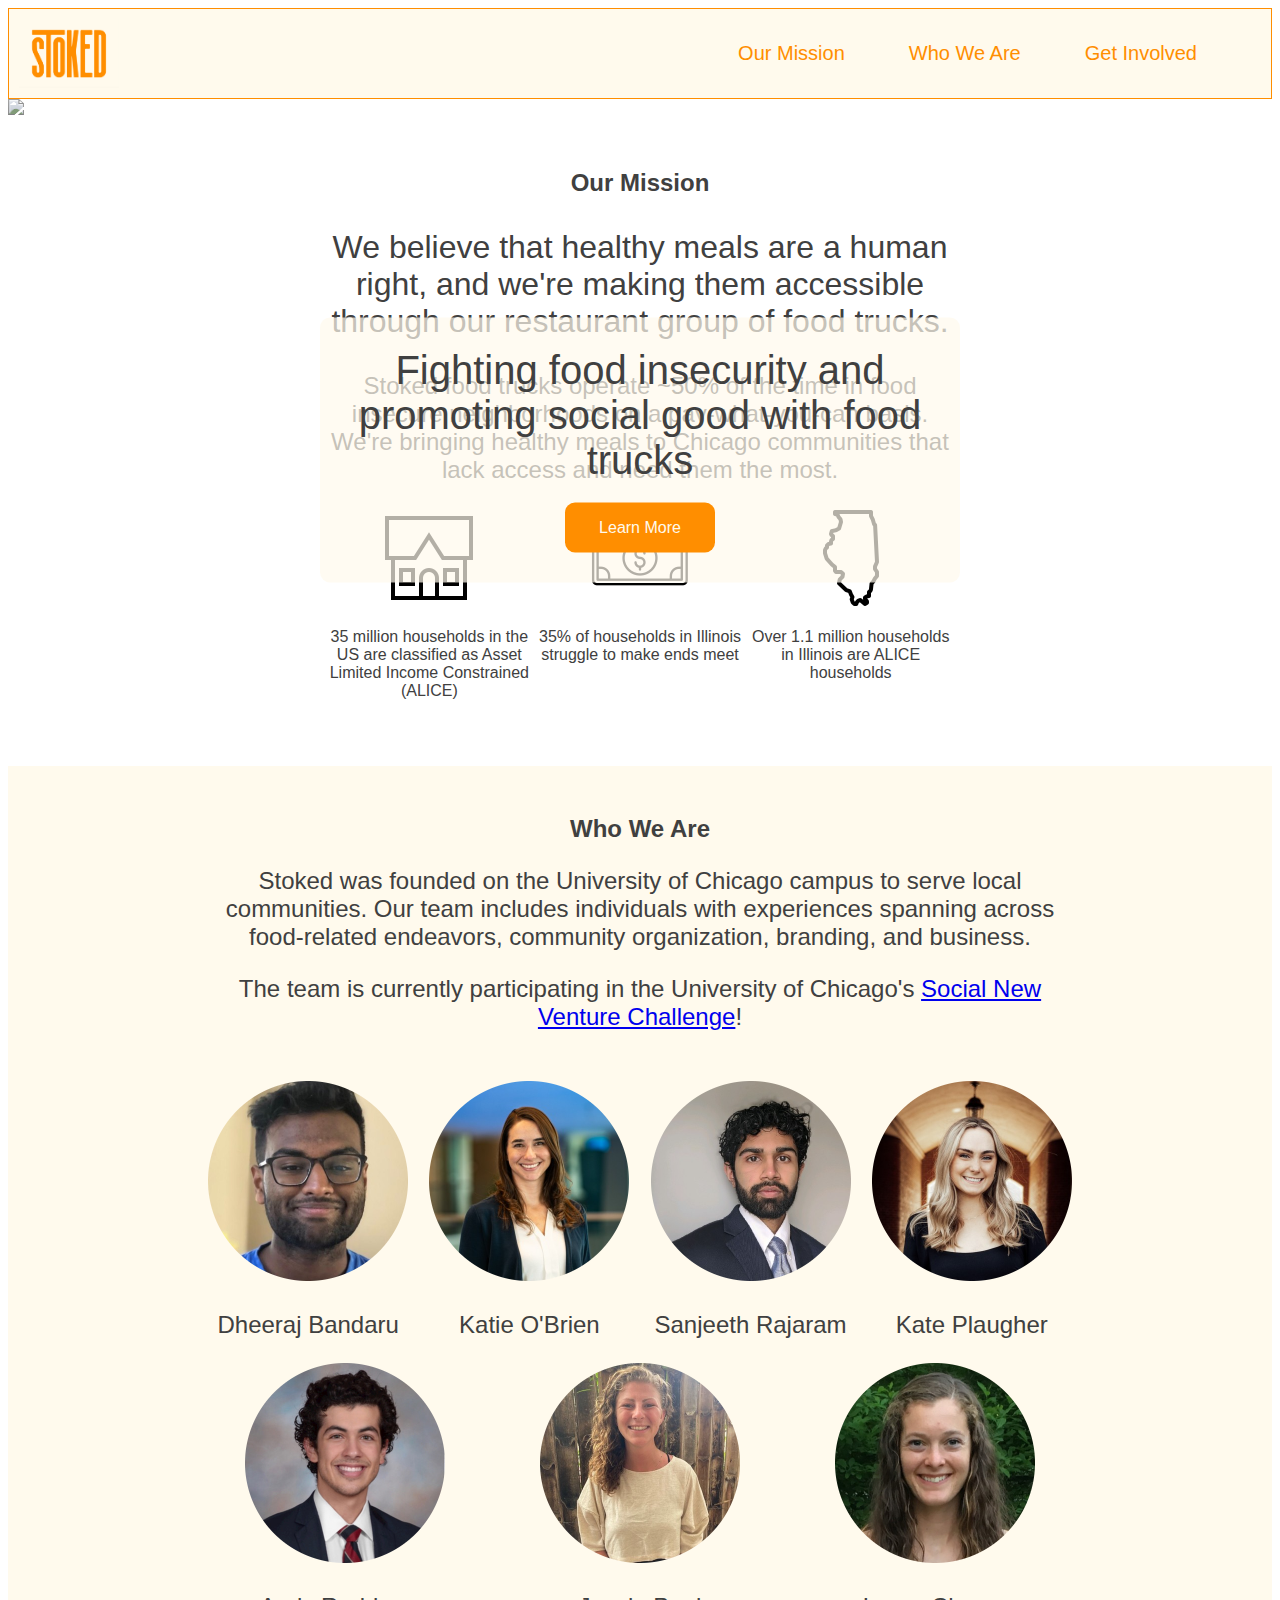
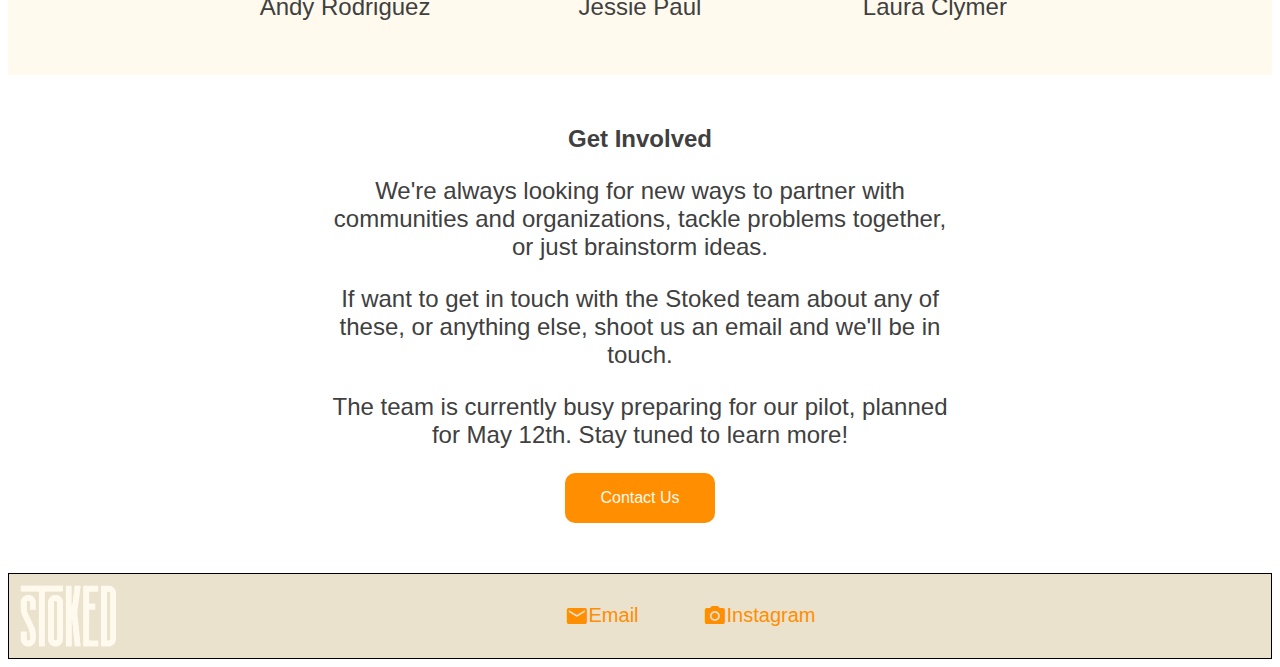
==== public/index.html @ 211c2888 "firebase setup" ====
<!DOCTYPE html>

<html lang="en">

    <head>
        <link rel="stylesheet" href="styles.css">
        <link rel="stylesheet" href="https://fonts.googleapis.com/icon?family=Material+Icons">
        <meta charset="UTF-8">
        <meta name="viewport" content="width=device-width, initial-scale=1.0">
        <title>Stoked Trucks</title>
    </head>

    <body>

        <div id="header" class="header-footer">
            <img src="images/header-logo.png" class="logo">
            <div class="header-footer-links">
                <p><a href="#our-mission">Our Mission</a></p>
                <p><a href="#who-we-are">Who We Are</a></p>
                <p><a href="#get-involved">Get Involved</a></p>
            </div>
        </div>

        <div id="hero">
            <img id="hero-image" src="./images/hero.png"/>
            <div id="hero-content">
                <p>Fighting food insecurity and promoting social good with food trucks</p>
                <button id="hero-button" onclick="window.location.href='#our-mission';">Learn More</button>
            </div>
        </div>

        <div id="our-mission">
            <h2 id="our-mission-header" class="header">Our Mission</h2>
            <p id="our-mission-main-text">We believe that healthy meals are a human right, and we're making them accessible through our restaurant group of food trucks.</p>
            <p id="our-mission-helper-text">Stoked food trucks operate ~50% of the time in food insecure neighborhoods on a pay-what-you-can basis.
                We're bringing healthy meals to Chicago communities that lack access and need them the most.</p>
            <div id="our-mission-facts">
                <div id="house">
                    <img src="images/house.png"/>
                    <p>35 million households in the US are classified as Asset Limited Income Constrained (ALICE)</p>
                </div>
                <div id="money">
                    <img src="images/money.png"/>
                    <p>35% of households in Illinois struggle to make ends meet</p>
                </div>
                <div id="illinois">
                    <img src="images/illinois.png"/>
                    <p>Over 1.1 million households in Illinois are ALICE households</p>
                </div>
            </div>
        </div>

        <div id="who-we-are">
            <div id="who-we-are-content">
                <h2 id="who-we-are-header" class="header">Who We Are</h2>
                <p>Stoked was founded on the University of Chicago campus to serve local communities. Our team includes individuals with experiences 
                    spanning across food-related endeavors, community organization, branding, and business.</p>
                <p>The team is currently participating in the University of Chicago's 
                    <a href="https://www.chicagobooth.edu/research/rustandy/what-we-do/social-entrepreneurship/john-edwardson-social-new-venture-challenge">Social New Venture Challenge</a>!
                </p>
                <div id="profiles-first">
                    <div id="dheeraj">
                        <img src="images/dheeraj.png"/>
                        <p>Dheeraj Bandaru</p>
                    </div>
                    <div id="katie">
                        <img src="images/katie.png"/>
                        <p>Katie O'Brien</p>
                    </div>
                    <div id="sanjeeth">
                        <img src="images/sanjeeth.png"/>
                        <p>Sanjeeth Rajaram</p>
                    </div>
                    <div id="kate">
                        <img src="images/kate.png"/>
                        <p>Kate Plaugher</p>
                    </div>
                </div>
                <div id="profiles-second">
                    <div id="andy">
                        <img src="images/andy.png"/>
                        <p>Andy Rodriguez</p>
                    </div>
                    <div id="jessie">
                        <img src="images/jessie.png"/>
                        <p>Jessie Paul</p>
                    </div>
                    <div id="sanjeeth">
                        <img src="images/laura.png"/>
                        <p>Laura Clymer</p>
                    </div>
                    </div>
                </div>
            </div>
        </div>

        <div id="get-involved">
            <h2 class="header">Get Involved</h2>
            <div id="get-involved-text">
                <p>We're always looking for new ways to partner with communities and organizations, tackle problems together, 
                    or just brainstorm ideas.</p>
                <p>If want to get in touch with the Stoked team about any of these, or anything else,
                    shoot us an email and we'll be in touch.</p>
                <p>The team is currently busy preparing for our pilot, planned for May 12th. Stay tuned to learn more!</p>
                    <a href="mailto:dheeraj@projectbreakthecycle.com"><button id="contact-us">Contact Us</button></a>
            </div>
        </div>

        <div id="footer" class="header-footer">
                <img src="images/footer.png" class="logo">
            <div id="footer-links" class="header-footer-links">
                <a href="mailto:dheeraj@projectbreakthecycle.com"><i class="material-icons">mail</i>Email</a>
                <a href="https://www.instagram.com/stokedtrucks/"><i class="material-icons">photo_camera</i>Instagram</a>
            </div>
        </div>

    </body>

</html>
---- public/styles.css ----
html {
    font-family: 'Gill Sans', 'Gill Sans MT', Calibri, 'Trebuchet MS', sans-serif;
}

.header-footer {
    display: flex;
    align-items: center;
    padding: 10px;
    color: rgb(255, 142, 0);
    background-color: rgb(255, 250, 237);
    font-size: 1rem;
    border: 0.1rem solid rgb(255, 142, 0);
}

.logo {
    width: 7%;
    min-width: 100px;
}

.header-footer-links {
    font-size: 1.25rem;
    display: flex;
    gap: 4rem;
    margin-left: auto;
    margin-right: 4rem;
}

.header-footer-links a {
    color: inherit;
    text-decoration: none;
}

.header-footer-links a:hover {
    color: rgb(64, 64, 64);
    cursor: pointer;
  }

#hero-image {
    width: 100%;
    filter: grayscale(70%);
}

#hero-content {
    position: absolute;
    top: 50%;
    left: 50%;
    transform: translate(-50%, -50%);
    background-color: rgb(255, 250, 237, 0.7);
    color: rgb(64, 64, 64);
    font-size: 2.5rem;
    text-align: center;
    display: flex;
    flex-direction: column;
    align-items: center;
    padding: 30px;
    border-radius: 10px;
    gap: 20px;
}

#hero p {
    margin: 0;
}

button {
    border-radius: 10px;
    color:rgb(255, 250, 237);
    background-color: rgb(255, 142, 0);
    height: 50px;
    width: 150px;
    font-size: 1rem;
    border: 0;
}

button:hover {
    background-color: rgb(64, 64, 64);
    cursor: pointer;
}

#our-mission {
    text-align: center;
    color:rgb(64, 64, 64);
    font-size: 2rem;
    width: 50%;
    margin: 50px auto;
}

.header {
    font-size: 1.5rem;
}

#our-mission-helper-text {
    font-size: 1.5rem;
}

#our-mission-facts {
    display: flex;
    justify-content: space-around;
    font-size: 1rem;
}
#our-mission-facts div {
    flex: 1;
}

#who-we-are {
    color: rgb(64, 64, 64);
    background-color:rgb(255, 250, 237);
    width: 100%;
    text-align: center;
    padding: 30px 0;
}

#who-we-are-content {
    width: 70%;
    margin: 0 auto;
    font-size: 1.5rem;
}

#profiles-first {
    display: flex;
    justify-content: space-around;
    margin-top: 50px;
}

#profiles-second {
    display: flex;
    justify-content: space-around;
}

#who-we-are img {
    width: 200px;
}

#get-involved {
    margin: 50px auto;
    text-align: center;
    color: rgb(64, 64, 64);
    width: 50%;
}

#get-involved-text {
    font-size: 1.5rem;
}

#footer {
    background-color: rgb(234, 226, 205);
    border: 0.1rem solid black;
}

#footer-links {
    margin: 0 auto;
    display: flex;
}

#footer-links a {
    display: flex;
}

@media (prefers-reduced-motion: no-preference) {
    * {
      scroll-behavior: smooth;
    }
}
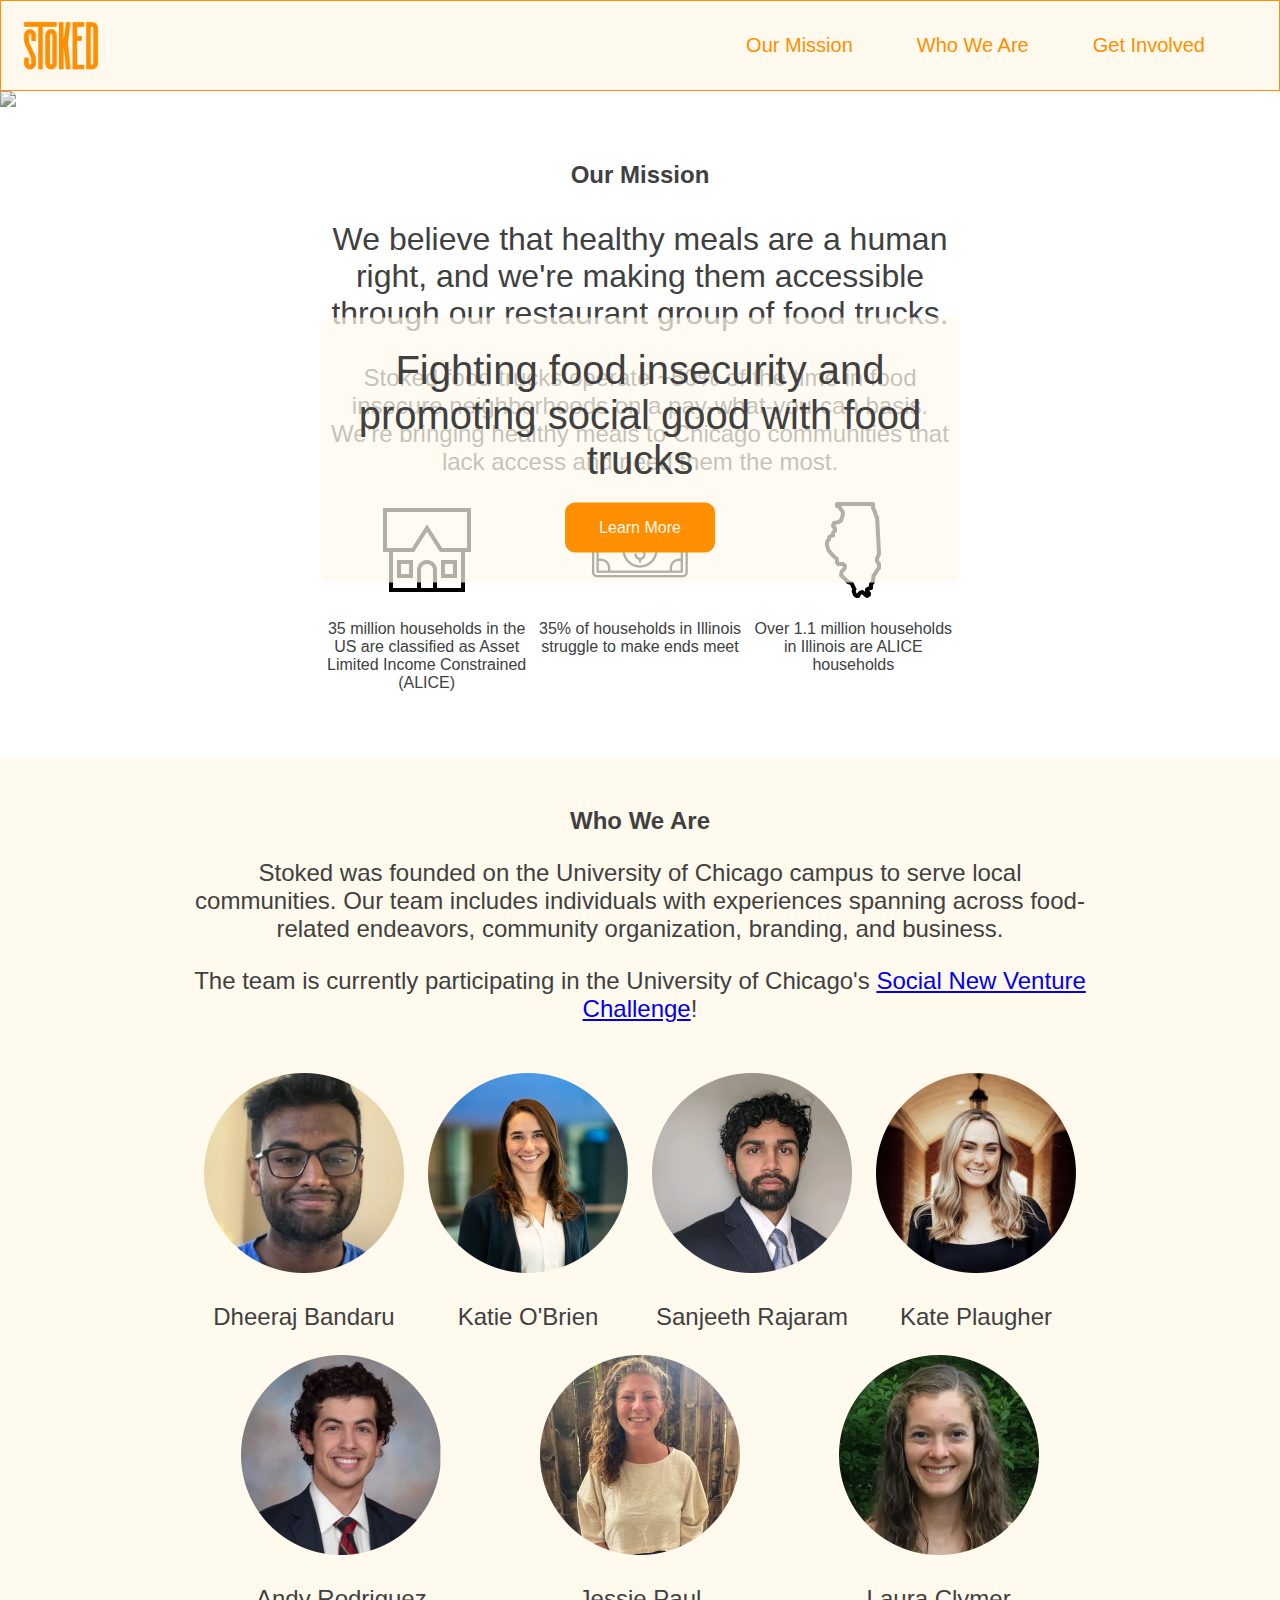
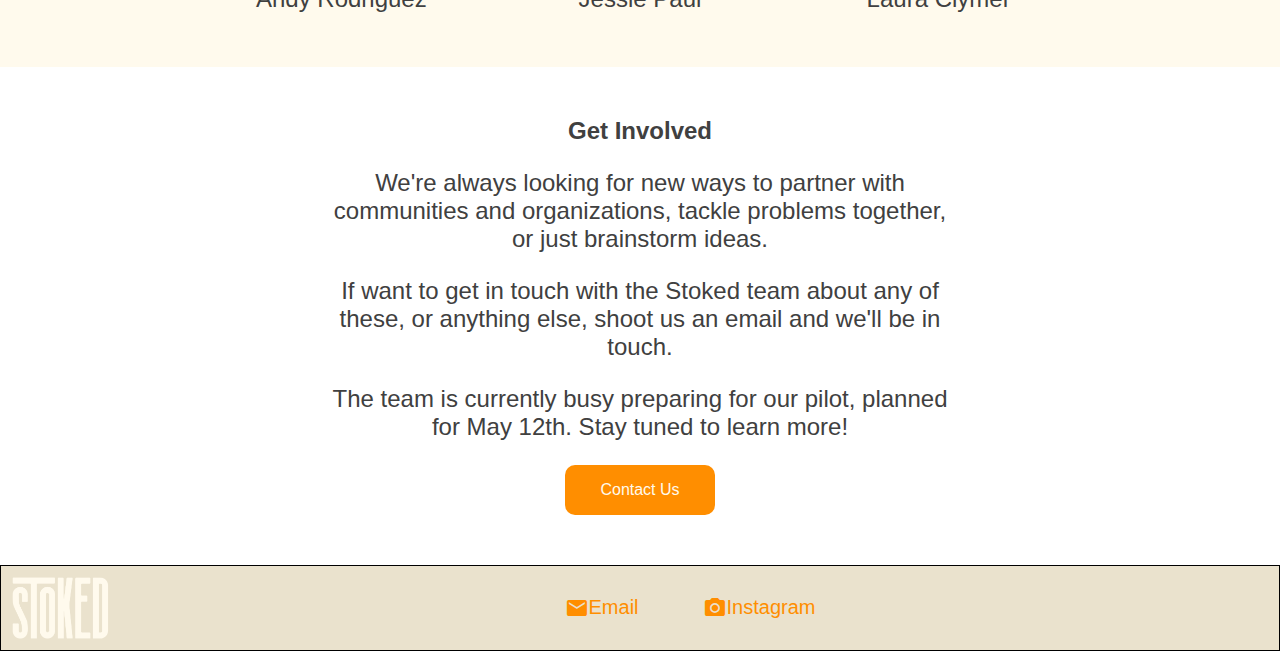
==== commit c3ea7ef6: "mobile optimization" ====
--- a/public/index.html
+++ b/public/index.html
@@ -14,7 +14,7 @@
     <body>
 
         <div id="header" class="header-footer">
-            <img src="images/header-logo.png" class="logo">
+            <img src="images/header2.png" class="logo">
             <div class="header-footer-links">
                 <p><a href="#our-mission">Our Mission</a></p>
                 <p><a href="#who-we-are">Who We Are</a></p>
@@ -23,35 +23,36 @@
         </div>
 
         <div id="hero">
-            <img id="hero-image" src="./images/hero.png"/>
+            <img src="images/hero2.png" id="hero-image"/>
+            <img src="images/hero3.avif" id="mobile-hero-image"/>
             <div id="hero-content">
                 <p>Fighting food insecurity and promoting social good with food trucks</p>
                 <button id="hero-button" onclick="window.location.href='#our-mission';">Learn More</button>
             </div>
         </div>
 
-        <div id="our-mission">
+        <div id="our-mission" class="reveal">
             <h2 id="our-mission-header" class="header">Our Mission</h2>
             <p id="our-mission-main-text">We believe that healthy meals are a human right, and we're making them accessible through our restaurant group of food trucks.</p>
             <p id="our-mission-helper-text">Stoked food trucks operate ~50% of the time in food insecure neighborhoods on a pay-what-you-can basis.
                 We're bringing healthy meals to Chicago communities that lack access and need them the most.</p>
             <div id="our-mission-facts">
                 <div id="house">
-                    <img src="images/house.png"/>
+                    <img src="images/house2.png"/>
                     <p>35 million households in the US are classified as Asset Limited Income Constrained (ALICE)</p>
                 </div>
                 <div id="money">
-                    <img src="images/money.png"/>
+                    <img src="images/money2.png"/>
                     <p>35% of households in Illinois struggle to make ends meet</p>
                 </div>
                 <div id="illinois">
-                    <img src="images/illinois.png"/>
+                    <img src="images/illinois2.png"/>
                     <p>Over 1.1 million households in Illinois are ALICE households</p>
                 </div>
             </div>
         </div>
 
-        <div id="who-we-are">
+        <div id="who-we-are" class="reveal">
             <div id="who-we-are-content">
                 <h2 id="who-we-are-header" class="header">Who We Are</h2>
                 <p>Stoked was founded on the University of Chicago campus to serve local communities. Our team includes individuals with experiences 
@@ -61,33 +62,33 @@
                 </p>
                 <div id="profiles-first">
                     <div id="dheeraj">
-                        <img src="images/dheeraj.png"/>
+                        <img src="images/dheeraj2.png"/>
                         <p>Dheeraj Bandaru</p>
                     </div>
                     <div id="katie">
-                        <img src="images/katie.png"/>
+                        <img src="images/katie2.png"/>
                         <p>Katie O'Brien</p>
                     </div>
                     <div id="sanjeeth">
-                        <img src="images/sanjeeth.png"/>
+                        <img src="images/sanjeeth2.png"/>
                         <p>Sanjeeth Rajaram</p>
                     </div>
                     <div id="kate">
-                        <img src="images/kate.png"/>
+                        <img src="images/kate2.png"/>
                         <p>Kate Plaugher</p>
                     </div>
                 </div>
                 <div id="profiles-second">
                     <div id="andy">
-                        <img src="images/andy.png"/>
+                        <img src="images/andy2.png"/>
                         <p>Andy Rodriguez</p>
                     </div>
                     <div id="jessie">
-                        <img src="images/jessie.png"/>
+                        <img src="images/jessie2.png"/>
                         <p>Jessie Paul</p>
                     </div>
                     <div id="sanjeeth">
-                        <img src="images/laura.png"/>
+                        <img src="images/laura2.png"/>
                         <p>Laura Clymer</p>
                     </div>
                     </div>
@@ -95,7 +96,7 @@
             </div>
         </div>
 
-        <div id="get-involved">
+        <div id="get-involved" class="reveal">
             <h2 class="header">Get Involved</h2>
             <div id="get-involved-text">
                 <p>We're always looking for new ways to partner with communities and organizations, tackle problems together, 
@@ -108,7 +109,7 @@
         </div>
 
         <div id="footer" class="header-footer">
-                <img src="images/footer.png" class="logo">
+                <img src="images/footer2.png" class="logo">
             <div id="footer-links" class="header-footer-links">
                 <a href="mailto:dheeraj@projectbreakthecycle.com"><i class="material-icons">mail</i>Email</a>
                 <a href="https://www.instagram.com/stokedtrucks/"><i class="material-icons">photo_camera</i>Instagram</a>
--- a/public/styles.css
+++ b/public/styles.css
@@ -1,6 +1,11 @@
 
 html {
     font-family: 'Gill Sans', 'Gill Sans MT', Calibri, 'Trebuchet MS', sans-serif;
+}
+
+body {
+    width: 100%;
+    margin: 0;
 }
 
 .header-footer {
@@ -39,6 +44,10 @@
 #hero-image {
     width: 100%;
     filter: grayscale(70%);
+}
+
+#mobile-hero-image {
+    display: none;
 }
 
 #hero-content {
@@ -160,4 +169,41 @@
     * {
       scroll-behavior: smooth;
     }
-}+}
+
+@media (max-width: 500px) {
+    .header-footer, #our-mission-facts, #profiles-first, #profiles-second {
+        flex-direction: column;
+    }
+    #our-mission, #who-we-are-content, #get-involved {
+        width: 90%;
+    }
+    #our-mission-facts {
+        width: 50%;
+        margin: 0 auto;
+    }
+    .header-footer-links {
+        margin: 0;
+        text-align: center;
+        gap: 15px;
+    }
+    #hero-content {
+        width: 70%;
+        font-size: 1rem;
+    }
+    #hero-image {
+        display: none;
+    }
+    #mobile-hero-image {
+        display: block;
+        width: 100%;
+        filter: grayscale(70%);
+    }
+    button {
+        width: 50%;
+        font-size: 0.75rem;;
+    }
+    #footer-links {
+        margin-top: 20px;
+    }
+  }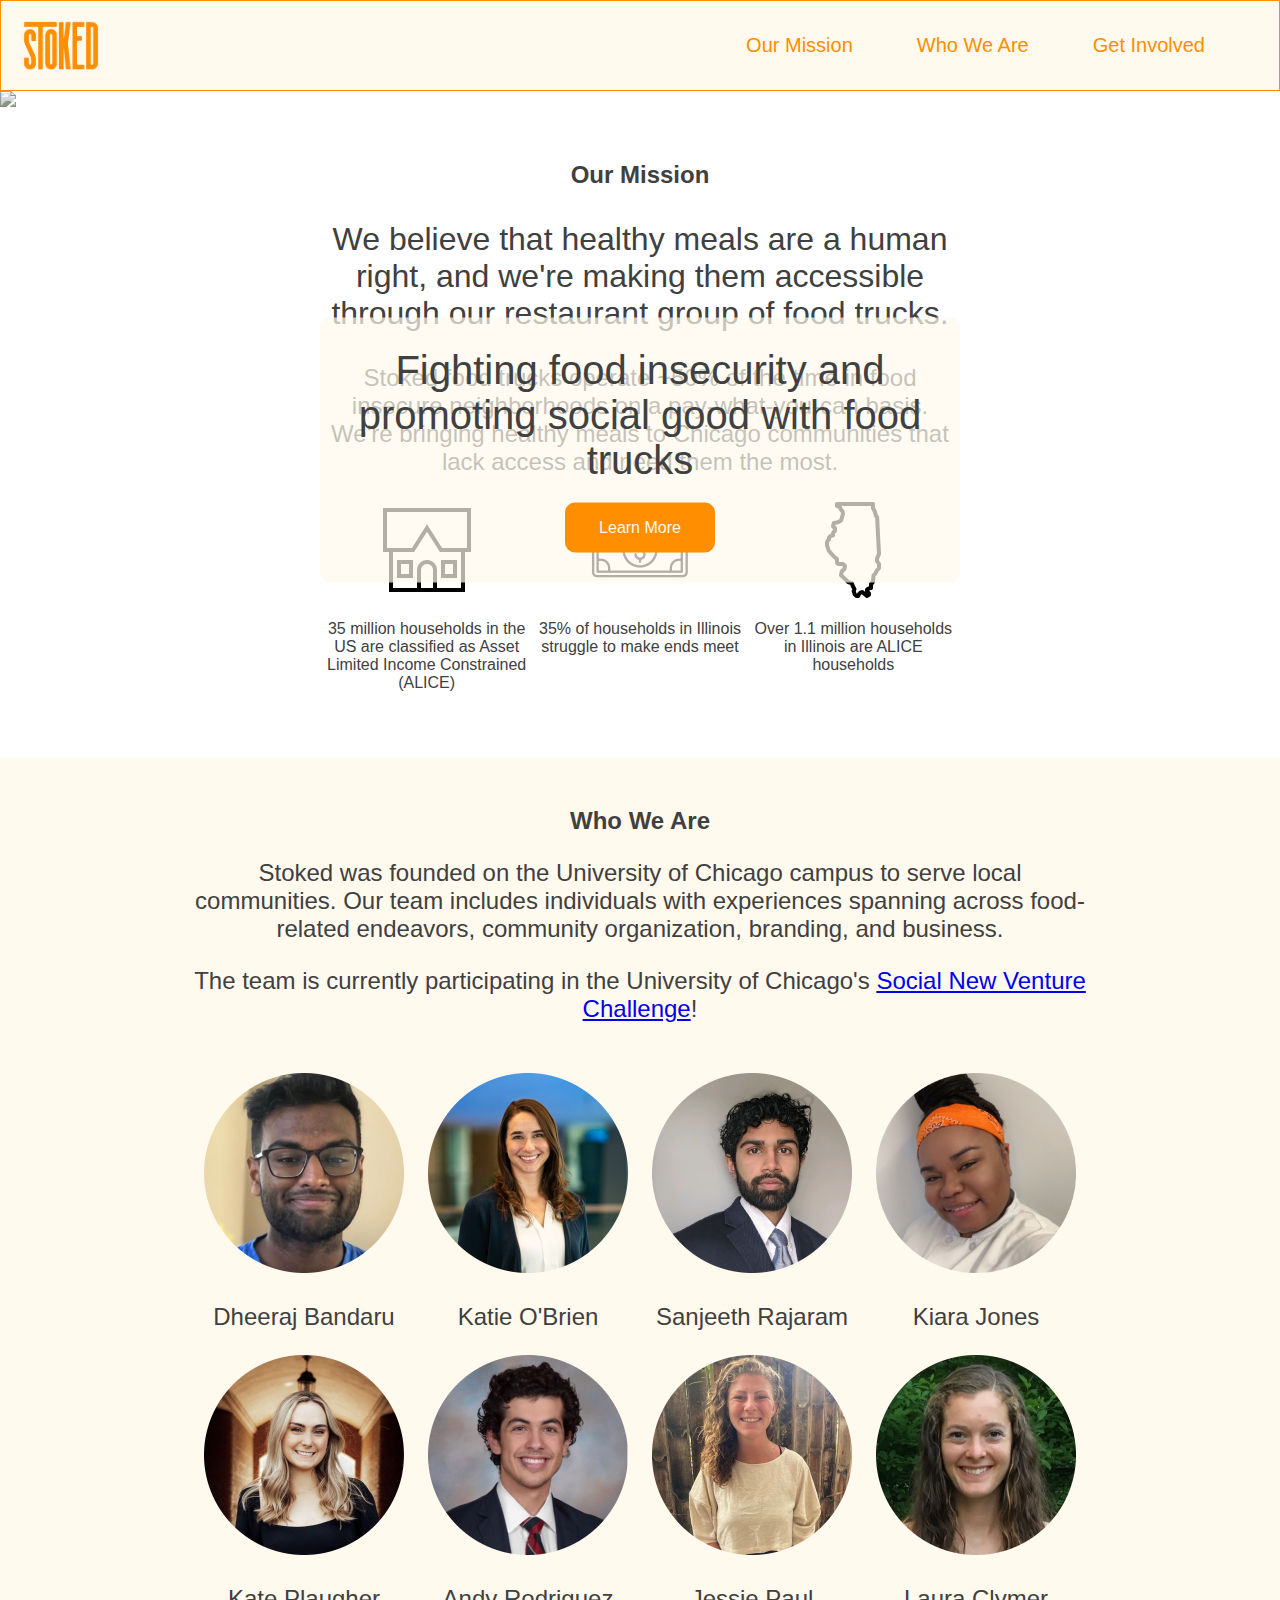
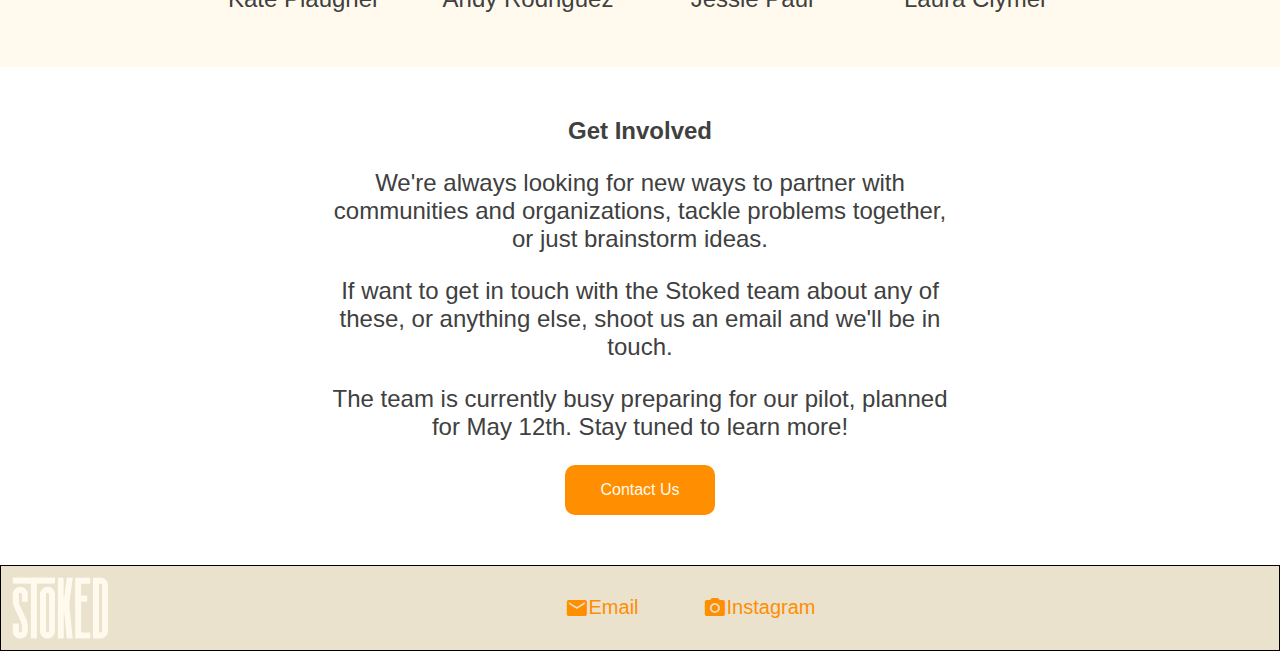
==== commit c1578a4e: "add kiara" ====
--- a/public/index.html
+++ b/public/index.html
@@ -8,7 +8,7 @@
         <link rel="stylesheet" href="https://fonts.googleapis.com/icon?family=Material+Icons">
         <meta charset="UTF-8">
         <meta name="viewport" content="width=device-width, initial-scale=1.0">
-        <title>Stoked Trucks</title>
+        <title>Stoked Food Trucks</title>
     </head>
 
     <body>
@@ -73,12 +73,16 @@
                         <img src="images/sanjeeth2.png"/>
                         <p>Sanjeeth Rajaram</p>
                     </div>
+                    <div id="kiara">
+                        <img src="images/kiara2.png"/>
+                        <p>Kiara Jones</p>
+                    </div>
+                </div>
+                <div id="profiles-second">
                     <div id="kate">
                         <img src="images/kate2.png"/>
                         <p>Kate Plaugher</p>
                     </div>
-                </div>
-                <div id="profiles-second">
                     <div id="andy">
                         <img src="images/andy2.png"/>
                         <p>Andy Rodriguez</p>
--- a/public/styles.css
+++ b/public/styles.css
@@ -206,4 +206,10 @@
     #footer-links {
         margin-top: 20px;
     }
-  }+}
+
+@media (max-height: 750px) {
+    #hero-content {
+        top: 60%;
+    }
+}